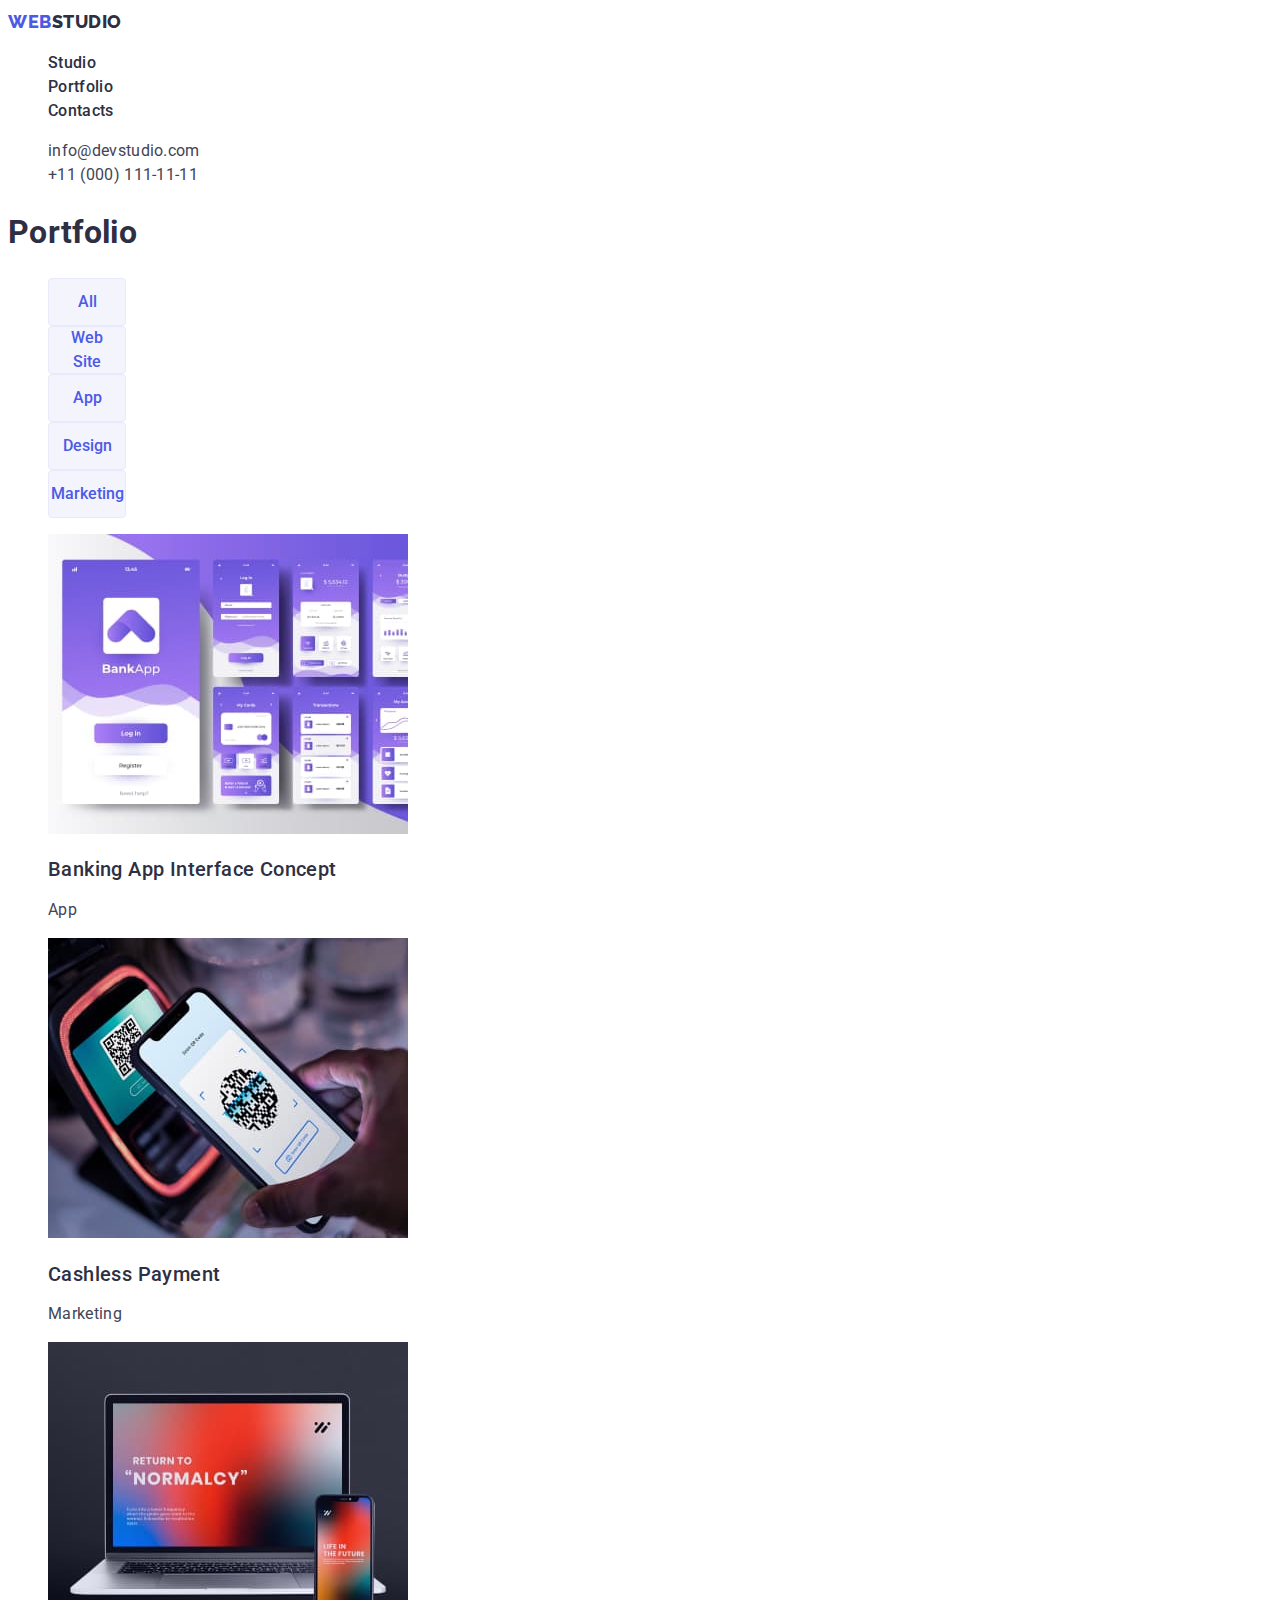
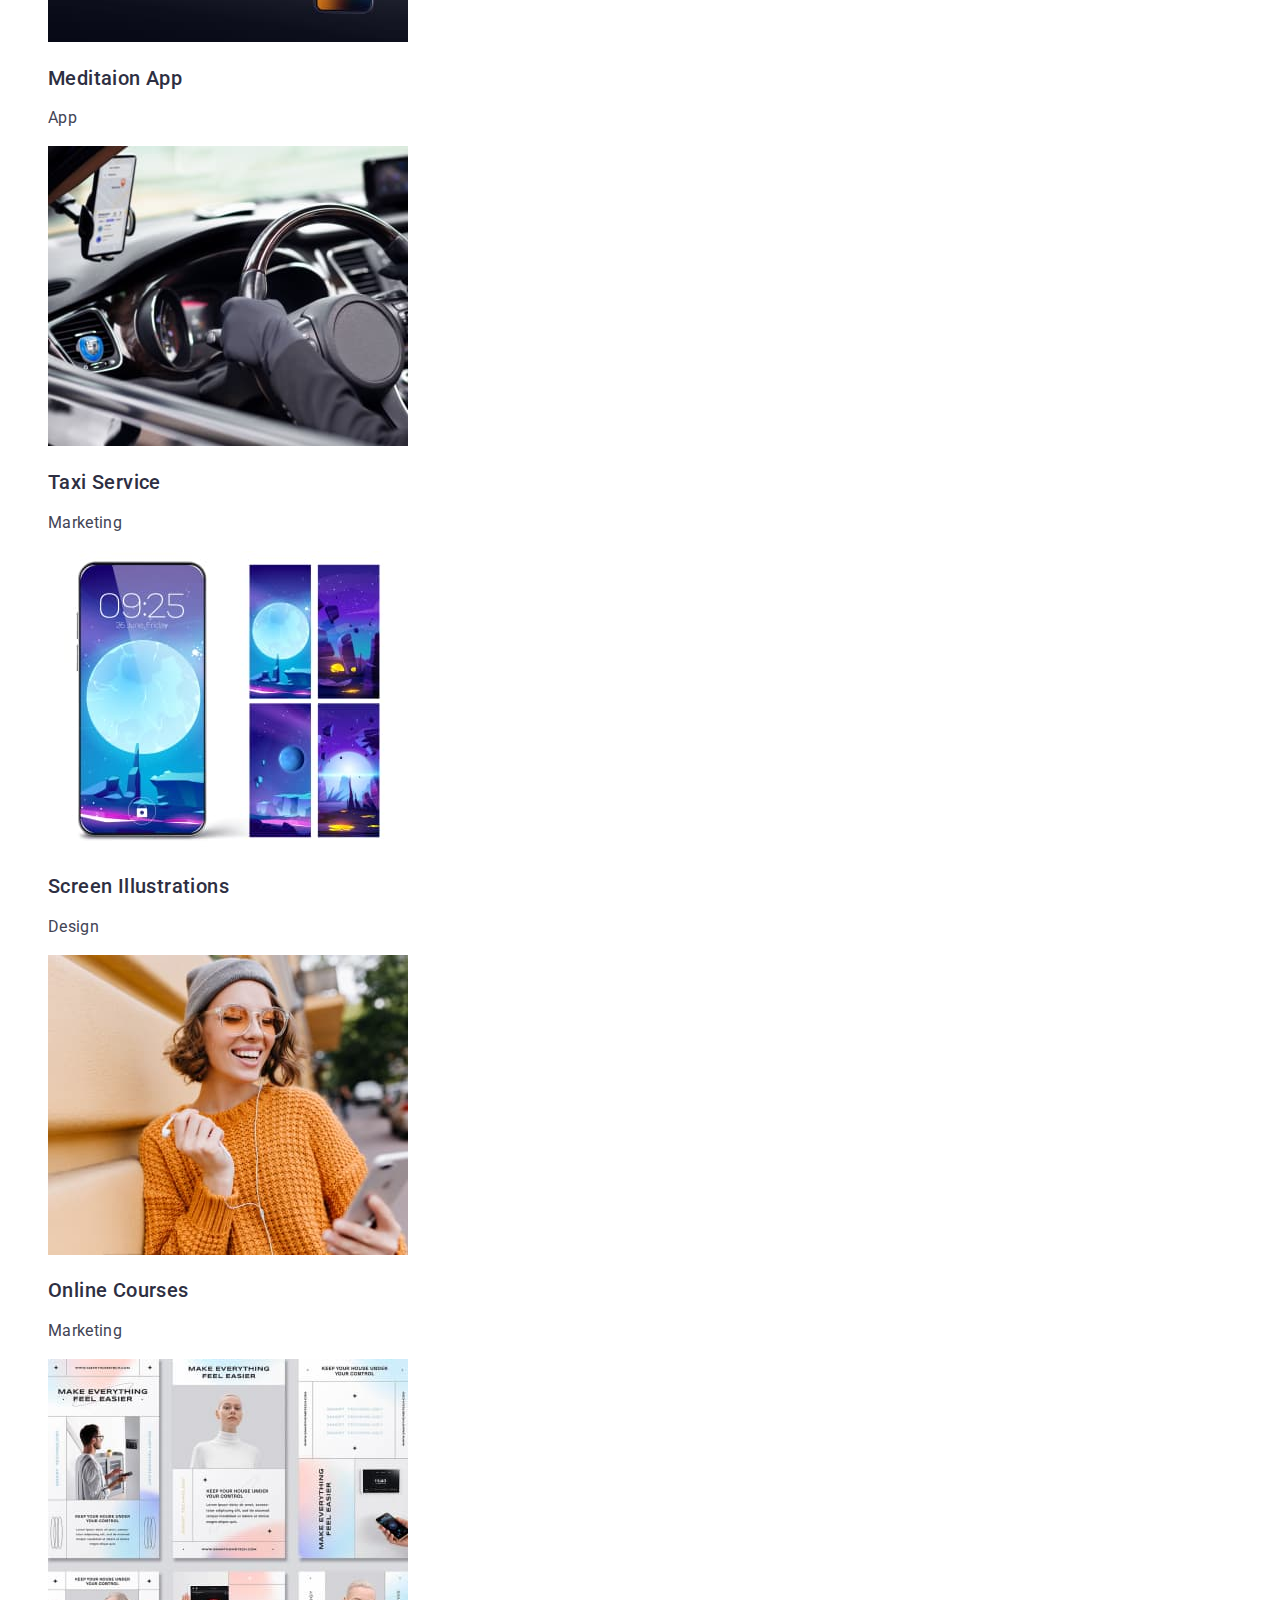
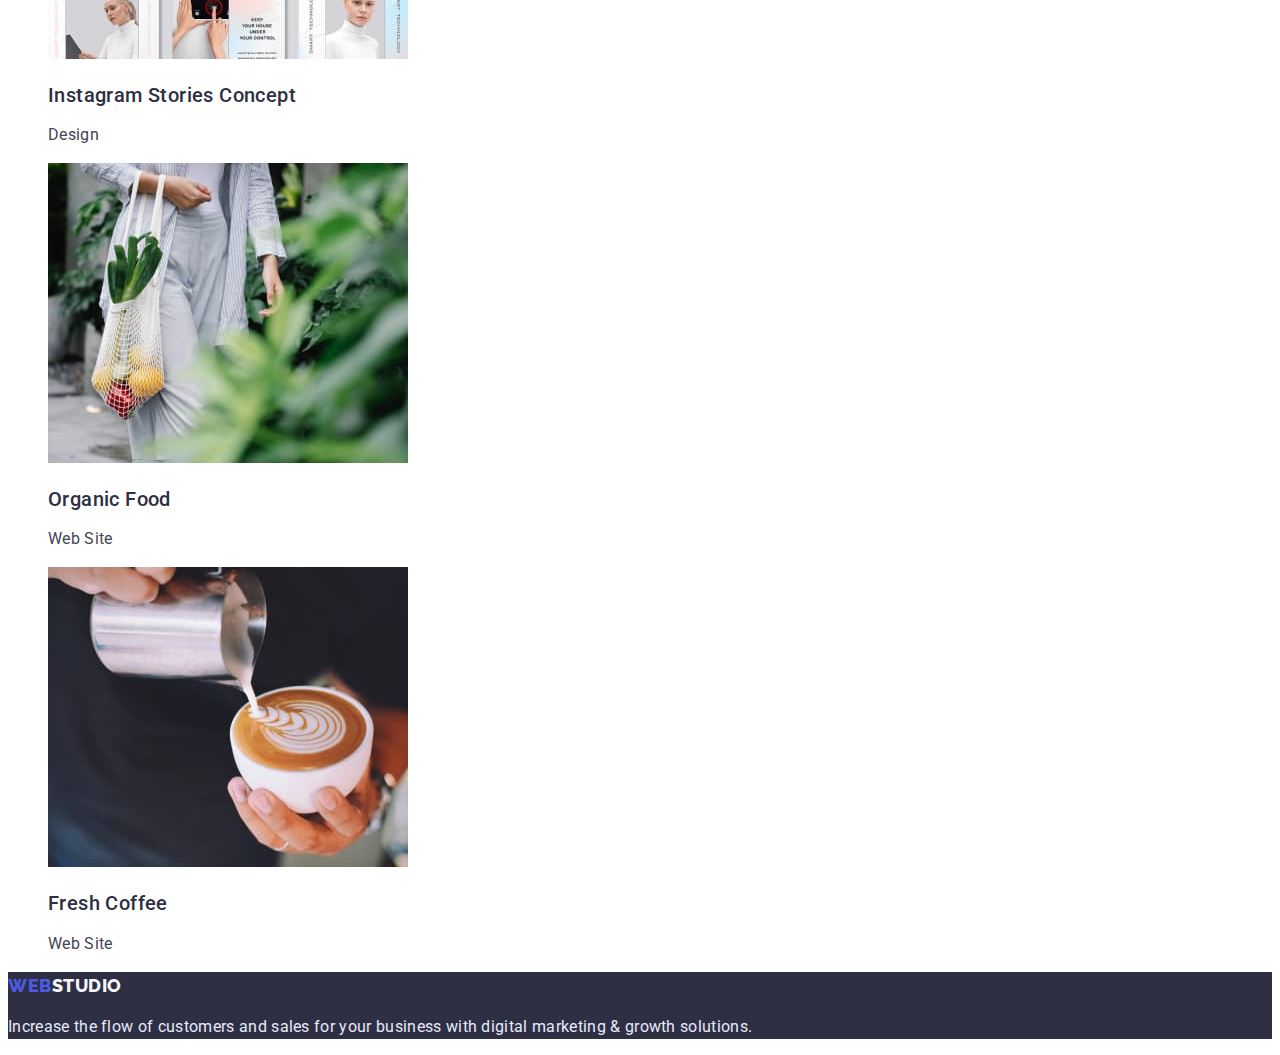
==== portfolio.html @ d328c40e "1" ====
<!DOCTYPE html>
<html lang="en">
  <head>
    <meta charset="UTF-8" />
    <meta http-equiv="X-UA-Compatible" content="IE=edge" />
    <meta name="viewport" content="width=device-width, initial-scale=1.0" />
    <title>Document</title>
    <link rel="preconnect" href="https://fonts.googleapis.com" />
    <link rel="preconnect" href="https://fonts.gstatic.com" crossorigin />
    <link
      href="https://fonts.googleapis.com/css2?family=Raleway:wght@800&family=Roboto:wght@400;500;700;900&display=swap"
      rel="stylesheet"
    />
    <link rel="stylesheet" href="./css/styles.css" />
  </head>
  <body>
    <header class="page-header">
      <!--навігація-->
      <nav class="page-nav">
        <a class="logo link" href="./index.html"
          ><span class="span-logo">Web</span>Studio</a
        >
        <ul class="menu list">
          <li class="menu-item">
            <a class="menu-link link" href="./index.html">Studio</a>
          </li>
          <li class="menu-item">
            <a class="menu-link link" href="./portfolio.html">Portfolio</a>
          </li>
          <li class="menu-item">
            <a class="menu-link link" href="">Contacts</a>
          </li>
        </ul>
      </nav>
      <!--контакти-->
      <ul class="list">
        <li>
          <a class="contact link" href="mailto:info@devstudio.com"
            >info@devstudio.com</a
          >
        </li>
        <li>
          <a class="contact link" href="tel:+110001111111"
            >+11 (000) 111-11-11</a
          >
        </li>
      </ul>
    </header>
    <main>
      <section class="section">
        <h1>Portfolio</h1>
        <ul class="list">
          <li><button class="filtr-button" type="button">All</button></li>
          <li><button class="filtr-button" type="button">Web Site</button></li>
          <li><button class="filtr-button" type="button">App</button></li>
          <li><button class="filtr-button" type="button">Design</button></li>
          <li><button class="filtr-button" type="button">Marketing</button></li>
        </ul>
        <ul class="list">
          <li>
            <a class="link" href="">
              <img
                src="./images/banking.jpg"
                alt="banking"
                width="360"
                height="300"
              />
              <h2 class="section-title">Banking App Interface Concept</h2>
              <p class="section-text">App</p>
            </a>
          </li>
          <li>
            <a class="link" href="">
              <img
                src="./images/cashless.jpg"
                alt="paymenty"
                width="360"
                height="300"
              />
              <h2 class="section-title">Cashless Payment</h2>
              <p class="section-text">Marketing</p>
            </a>
          </li>
          <li>
            <a class="link" href="">
              <img
                src="./images/meditaion.jpg"
                alt="meditaion app"
                width="360"
                height="300"
              />
              <h2 class="section-title">Meditaion App</h2>
              <p class="section-text">App</p>
            </a>
          </li>
          <li>
            <a class="link" href="">
              <img
                src="./images/taxi.jpg"
                alt="Taxi Service"
                width="360"
                height="300"
              />
              <h2 class="section-title">Taxi Service</h2>
              <p class="section-text">Marketing</p>
            </a>
          </li>
          <li>
            <a class="link" href="">
              <img
                src="./images/screen.jpg"
                alt="Screen Illustrations"
                width="360"
                height="300"
              />
              <h2 class="section-title">Screen Illustrations</h2>
              <p class="section-text">Design</p>
            </a>
          </li>
          <li>
            <a class="link" href="">
              <img
                src="./images/online.jpg"
                alt="Online Courses"
                width="360"
                height="300"
              />
              <h2 class="section-title">Online Courses</h2>
              <p class="section-text">Marketing</p>
            </a>
          </li>
          <li>
            <a class="link" href="">
              <img
                src="./images/instagram.jpg"
                alt="Instagram Stories Concept"
                width="360"
                height="300"
              />
              <h2 class="section-title">Instagram Stories Concept</h2>
              <p class="section-text">Design</p>
            </a>
          </li>
          <li>
            <a class="link" href="">
              <img
                src="./images/organic.jpg"
                alt="Organic Food"
                width="360"
                height="300"
              />
              <h2 class="section-title">Organic Food</h2>
              <p class="section-text">Web Site</p>
            </a>
          </li>
          <li>
            <a class="link" href="">
              <img
                src="./images/fresh.jpg"
                alt="Fresh Coffee"
                width="360"
                height="300"
              />
              <h2 class="section-title">Fresh Coffee</h2>
              <p class="section-text">Web Site</p>
            </a>
          </li>
        </ul>
      </section>
    </main>
    <footer class="footer">
      <a class="logo-footer link logo" href="/"
        ><span class="span-logo">Web</span>Studio</a
      >
      <p class="footer-text">
        Increase the flow of customers and sales for your business with digital
        marketing & growth solutions.
      </p>
    </footer>
  </body>
</html>
---- css/styles.css ----
:root {
  --NAVY-BLUE: #2e2f42;
  --IRIS: #4d5ae5;
  --HOVER: #434455;
  --white: #ffffff;
}

/* основной текст NAVY BLUE  color: #2E2F42*/
/* заголовок секции герой color: #FFFFFF; */
/* вторичный текст SLATE color: #434455; */
/* текст футер логотипа CLOUD  IRIS color: #4D5AE5; color: #F4F4FD; */
/* текст футер CORNFLOWER color: #E7E9FC; */
/* твет акцент IRIS color: #4D5AE5; */
/* цвет фона темный NAVY BLUE background: #2E2F42;*/
/* цвет фона светлый background: #F4F4FD; */
/* цвет фона белый background: #FFFFFF; */

/* глобальные */

.list {
  list-style: none;
}
.link {
  text-decoration: none;
  font-size: 16px;
  line-height: 1.5;
  letter-spacing: 0.02em;
  color: var(--NAVY-BLUE);
}

body {
  font-family: "Roboto";
  font-weight: 500;
  font-size: 16px;
  line-height: 1.5;
  letter-spacing: 0.02em;
  color: var(--NAVY-BLUE);
  background-color: var(--white);
}

/* логотип*/

.logo {
  font-family: "Raleway";
  font-weight: 800;
  font-size: 18px;
  line-height: 1, 3;
  display: flex;
  letter-spacing: 0.03em;
  text-transform: uppercase;
  color: var(--NAVY-BLUE);
}

.logo:hover,
.logo:focus {
  color: var(--HOVER);
}

.logo:active {
  color: var(--IRIS);
}
/* навигация */

.menu-link:hover,
.menu-link:focus {
  color: var(--HOVER);
}

.menu-link:active {
  color: var(--IRIS);
}

/* контакты */

.contact {
  font-weight: 400;
  color: var(--HOVER);
}
.contact:hover,
.contact:focus {
  color: var(--IRIS);
}

/* section hero*/

.hero-text {
  font-size: 56px;
  line-height: 1.1;
  text-align: center;
  color: var(--white);
}

.hero {
  background-color: var(--NAVY-BLUE);
}

.modal-button {
  font-family: "Roboto";
  font-style: normal;
  font-weight: 500;
  font-size: 16px;
  line-height: 1, 5;
  padding: 16px 32px;
  gap: 10px;
  background: var(--IRIS);
  color: var(--white);
  box-shadow: 0px 4px 4px rgba(0, 0, 0, 0.15);
  border-radius: 4px;
  border: none;
  cursor: pointer;
}

.modal-button:hover,
.modal-button:focus {
  background-color: #404bbf;
}

/* section */
.section-title {
  font-weight: 500;
  font-size: 20px;
  line-height: 1.2;
  letter-spacing: 0.02em;
  color: var(--NAVY-BLUE);
}

.title {
  font-weight: 700;
  font-size: 36px;
  line-height: 40px;
  letter-spacing: 0.02em;
  text-transform: capitalize;
  color: #2e2f42;
}

.section-text {
  font-weight: 400;
  font-size: 16px;
  line-height: 1.5;
  letter-spacing: 0.02em;
  color: var(--HOVER);
}
/* section our team */
.section-team {
  background-color: #f4f4fd;
}

/* footer */

.footer {
  background-color: var(--NAVY-BLUE);
}
.logo-footer {
  color: #f4f4fd;
}
.span-logo {
  color: var(--IRIS);
}

.footer-text {
  font-weight: 400;
  font-size: 16px;
  line-height: 1.5;
  letter-spacing: 0.02em;
  color: #e7e9fc;
}
/* portfolio */

.filtr-button {
  font-family: "Roboto";
  font-weight: 500;
  font-size: 16px;
  line-height: 1.5;
  box-sizing: border-box;
  display: flex;
  flex-direction: row;
  justify-content: center;
  align-items: center;
  padding: 8px 16px;
  width: 78px;
  height: 48px;
  background: #f4f4fd;
  border: 1px solid #e7e9fc;
  border-radius: 4px;
  flex: none;
  order: 2;
  flex-grow: 0;
  color: var(--IRIS);
}
.filtr-button:active {
  background-color: var(--IRIS);
  color: var(--white);
}
.filtr-button:hover,
.filtr-button:focus {
  cursor: pointer;
  background-color: var(--IRIS);
  color: var(--white);
}
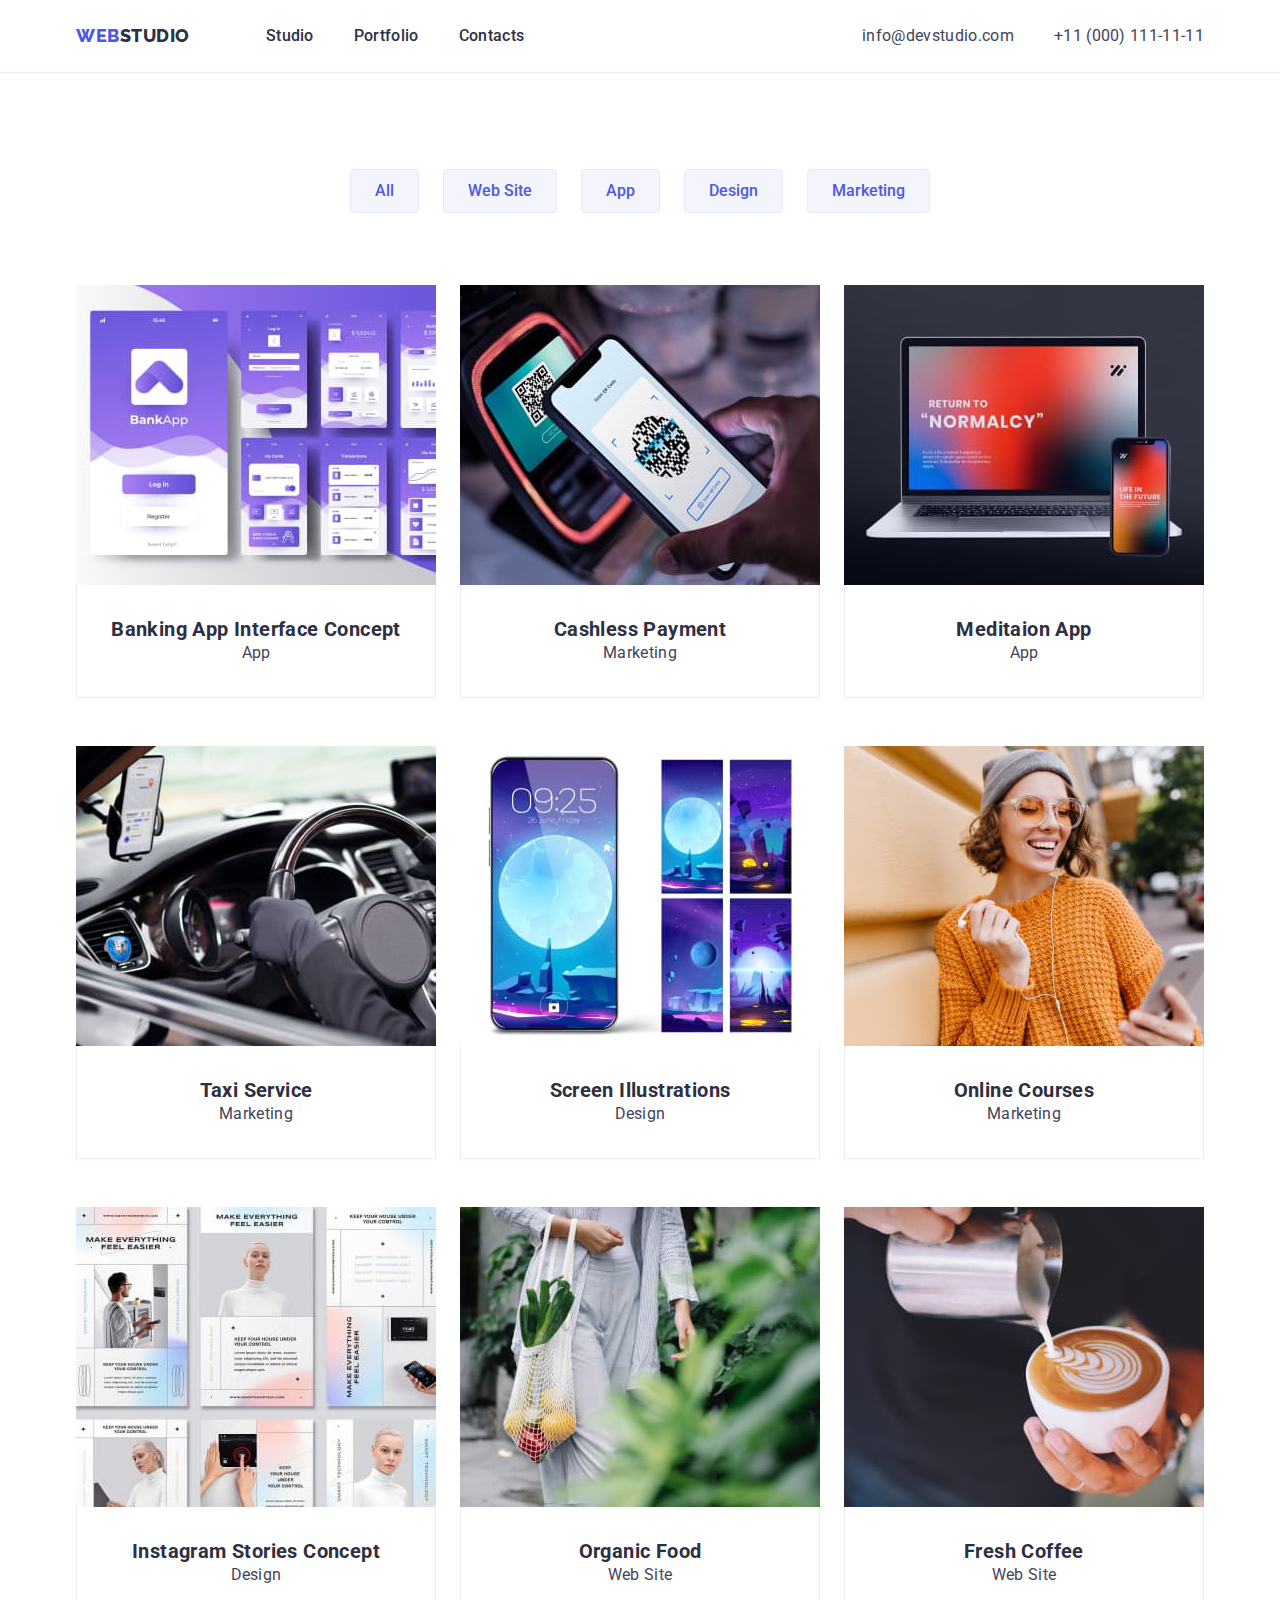
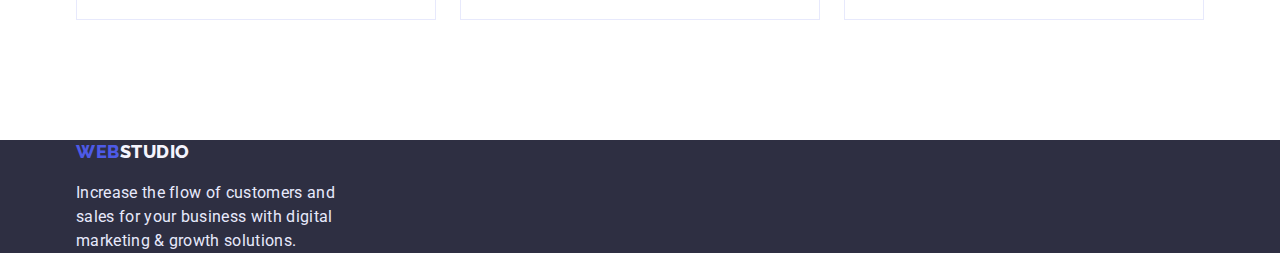
==== commit 29b61668: "2" ====
--- a/portfolio.html
+++ b/portfolio.html
@@ -8,174 +8,214 @@
     <link rel="preconnect" href="https://fonts.googleapis.com" />
     <link rel="preconnect" href="https://fonts.gstatic.com" crossorigin />
     <link
+      rel="stylesheet"
+      href="https://cdn.jsdelivr.net/npm/modern-normalize@1.1.0/modern-normalize.min.css"
+    />
+    <link
       href="https://fonts.googleapis.com/css2?family=Raleway:wght@800&family=Roboto:wght@400;500;700;900&display=swap"
       rel="stylesheet"
     />
+
     <link rel="stylesheet" href="./css/styles.css" />
   </head>
   <body>
     <header class="page-header">
-      <!--навігація-->
-      <nav class="page-nav">
-        <a class="logo link" href="./index.html"
-          ><span class="span-logo">Web</span>Studio</a
-        >
-        <ul class="menu list">
+      <div class="container flex-header">
+        <nav class="page-nav flex-header">
+          <a class="logo link" href="./index.html"
+            ><span class="span-logo">Web</span>Studio</a
+          >
+          <ul class="menu list flex-header">
+            <li class="menu-item">
+              <a class="menu-link link" href="./index.html">Studio</a>
+            </li>
+            <li class="menu-item">
+              <a class="menu-link link" href="./portfolio.html">Portfolio</a>
+            </li>
+            <li class="menu-item">
+              <a class="menu-link link" href="">Contacts</a>
+            </li>
+          </ul>
+        </nav>
+        <!--контакти-->
+        <ul class="list flex-header list-contact">
           <li class="menu-item">
-            <a class="menu-link link" href="./index.html">Studio</a>
+            <a class="contact link" href="mailto:info@devstudio.com"
+              >info@devstudio.com</a
+            >
           </li>
           <li class="menu-item">
-            <a class="menu-link link" href="./portfolio.html">Portfolio</a>
-          </li>
-          <li class="menu-item">
-            <a class="menu-link link" href="">Contacts</a>
+            <a class="contact link" href="tel:+110001111111"
+              >+11 (000) 111-11-11</a
+            >
           </li>
         </ul>
-      </nav>
-      <!--контакти-->
-      <ul class="list">
-        <li>
-          <a class="contact link" href="mailto:info@devstudio.com"
-            >info@devstudio.com</a
-          >
-        </li>
-        <li>
-          <a class="contact link" href="tel:+110001111111"
-            >+11 (000) 111-11-11</a
-          >
-        </li>
-      </ul>
+      </div>
     </header>
     <main>
       <section class="section">
-        <h1>Portfolio</h1>
-        <ul class="list">
-          <li><button class="filtr-button" type="button">All</button></li>
-          <li><button class="filtr-button" type="button">Web Site</button></li>
-          <li><button class="filtr-button" type="button">App</button></li>
-          <li><button class="filtr-button" type="button">Design</button></li>
-          <li><button class="filtr-button" type="button">Marketing</button></li>
-        </ul>
-        <ul class="list">
-          <li>
-            <a class="link" href="">
-              <img
-                src="./images/banking.jpg"
-                alt="banking"
-                width="360"
-                height="300"
-              />
-              <h2 class="section-title">Banking App Interface Concept</h2>
-              <p class="section-text">App</p>
-            </a>
-          </li>
-          <li>
-            <a class="link" href="">
-              <img
-                src="./images/cashless.jpg"
-                alt="paymenty"
-                width="360"
-                height="300"
-              />
-              <h2 class="section-title">Cashless Payment</h2>
-              <p class="section-text">Marketing</p>
-            </a>
-          </li>
-          <li>
-            <a class="link" href="">
-              <img
-                src="./images/meditaion.jpg"
-                alt="meditaion app"
-                width="360"
-                height="300"
-              />
-              <h2 class="section-title">Meditaion App</h2>
-              <p class="section-text">App</p>
-            </a>
-          </li>
-          <li>
-            <a class="link" href="">
-              <img
-                src="./images/taxi.jpg"
-                alt="Taxi Service"
-                width="360"
-                height="300"
-              />
-              <h2 class="section-title">Taxi Service</h2>
-              <p class="section-text">Marketing</p>
-            </a>
-          </li>
-          <li>
-            <a class="link" href="">
-              <img
-                src="./images/screen.jpg"
-                alt="Screen Illustrations"
-                width="360"
-                height="300"
-              />
-              <h2 class="section-title">Screen Illustrations</h2>
-              <p class="section-text">Design</p>
-            </a>
-          </li>
-          <li>
-            <a class="link" href="">
-              <img
-                src="./images/online.jpg"
-                alt="Online Courses"
-                width="360"
-                height="300"
-              />
-              <h2 class="section-title">Online Courses</h2>
-              <p class="section-text">Marketing</p>
-            </a>
-          </li>
-          <li>
-            <a class="link" href="">
-              <img
-                src="./images/instagram.jpg"
-                alt="Instagram Stories Concept"
-                width="360"
-                height="300"
-              />
-              <h2 class="section-title">Instagram Stories Concept</h2>
-              <p class="section-text">Design</p>
-            </a>
-          </li>
-          <li>
-            <a class="link" href="">
-              <img
-                src="./images/organic.jpg"
-                alt="Organic Food"
-                width="360"
-                height="300"
-              />
-              <h2 class="section-title">Organic Food</h2>
-              <p class="section-text">Web Site</p>
-            </a>
-          </li>
-          <li>
-            <a class="link" href="">
-              <img
-                src="./images/fresh.jpg"
-                alt="Fresh Coffee"
-                width="360"
-                height="300"
-              />
-              <h2 class="section-title">Fresh Coffee</h2>
-              <p class="section-text">Web Site</p>
-            </a>
-          </li>
-        </ul>
+        <div class="container">
+          <h1 class="visually-hidden">Portfolio</h1>
+          <ul class="list portfolio-box filtr">
+            <li class="filtr-flex">
+              <button class="filtr-button" type="button">All</button>
+            </li>
+            <li class="filtr-flex">
+              <button class="filtr-button" type="button">Web Site</button>
+            </li>
+            <li class="filtr-flex">
+              <button class="filtr-button" type="button">App</button>
+            </li>
+            <li class="filtr-flex">
+              <button class="filtr-button" type="button">Design</button>
+            </li>
+            <li class="filtr-flex">
+              <button class="filtr-button" type="button">Marketing</button>
+            </li>
+          </ul>
+        </div>
+        <div class="container">
+          <ul class="list portfolio">
+            <li class="portfolio-item">
+              <a class="link" href="">
+                <img
+                  src="./images/banking.jpg"
+                  alt="banking"
+                  width="360"
+                  height="300"
+                />
+                <div class="portfolio-title">
+                  <h2 class="section-title">Banking App Interface Concept</h2>
+                  <p class="section-text">App</p>
+                </div>
+              </a>
+            </li>
+            <li class="portfolio-item">
+              <a class="link" href="">
+                <img
+                  src="./images/cashless.jpg"
+                  alt="paymenty"
+                  width="360"
+                  height="300"
+                />
+                <div class="portfolio-title">
+                  <h2 class="section-title">Cashless Payment</h2>
+                  <p class="section-text">Marketing</p>
+                </div>
+              </a>
+            </li>
+            <li class="portfolio-item">
+              <a class="link" href="">
+                <img
+                  src="./images/meditaion.jpg"
+                  alt="meditaion app"
+                  width="360"
+                  height="300"
+                />
+                <div class="portfolio-title">
+                  <h2 class="section-title">Meditaion App</h2>
+                  <p class="section-text">App</p>
+                </div>
+              </a>
+            </li>
+            <li class="portfolio-item">
+              <a class="link" href="">
+                <img
+                  src="./images/taxi.jpg"
+                  alt="Taxi Service"
+                  width="360"
+                  height="300"
+                />
+                <div class="portfolio-title">
+                  <h2 class="section-title">Taxi Service</h2>
+                  <p class="section-text">Marketing</p>
+                </div>
+              </a>
+            </li>
+            <li class="portfolio-item">
+              <a class="link" href="">
+                <img
+                  src="./images/screen.jpg"
+                  alt="Screen Illustrations"
+                  width="360"
+                  height="300"
+                />
+                <div class="portfolio-title">
+                  <h2 class="section-title">Screen Illustrations</h2>
+                  <p class="section-text">Design</p>
+                </div>
+              </a>
+            </li>
+            <li class="portfolio-item">
+              <a class="link" href="">
+                <img
+                  src="./images/online.jpg"
+                  alt="Online Courses"
+                  width="360"
+                  height="300"
+                />
+                <div class="portfolio-title">
+                  <h2 class="section-title">Online Courses</h2>
+                  <p class="section-text">Marketing</p>
+                </div>
+              </a>
+            </li>
+            <li class="portfolio-item">
+              <a class="link" href="">
+                <img
+                  src="./images/instagram.jpg"
+                  alt="Instagram Stories Concept"
+                  width="360"
+                  height="300"
+                />
+                <div class="portfolio-title">
+                  <h2 class="section-title">Instagram Stories Concept</h2>
+                  <p class="section-text">Design</p>
+                </div>
+              </a>
+            </li>
+            <li class="portfolio-item">
+              <a class="link" href="">
+                <img
+                  src="./images/organic.jpg"
+                  alt="Organic Food"
+                  width="360"
+                  height="300"
+                />
+                <div class="portfolio-title">
+                  <h2 class="section-title">Organic Food</h2>
+                  <p class="section-text">Web Site</p>
+                </div>
+              </a>
+            </li>
+            <li class="portfolio-item">
+              <a class="link" href="">
+                <img
+                  src="./images/fresh.jpg"
+                  alt="Fresh Coffee"
+                  width="360"
+                  height="300"
+                />
+                <div class="portfolio-title">
+                  <h2 class="section-title">Fresh Coffee</h2>
+                  <p class="section-text">Web Site</p>
+                </div>
+              </a>
+            </li>
+          </ul>
+        </div>
       </section>
     </main>
     <footer class="footer">
-      <a class="logo-footer link logo" href="/"
-        ><span class="span-logo">Web</span>Studio</a
-      >
-      <p class="footer-text">
-        Increase the flow of customers and sales for your business with digital
-        marketing & growth solutions.
-      </p>
+      <div class="container">
+        <a class="logo-footer link logo" href="/"
+          ><span class="span-logo">Web</span>Studio</a
+        >
+        <p class="footer-text">
+          Increase the flow of customers and sales for your business with
+          digital marketing & growth solutions.
+        </p>
+      </div>
     </footer>
   </body>
 </html>
--- a/css/styles.css
+++ b/css/styles.css
@@ -2,6 +2,7 @@
   --NAVY-BLUE: #2e2f42;
   --IRIS: #4d5ae5;
   --HOVER: #434455;
+  /* --HOVER: #4d5ae5; */
   --white: #ffffff;
 }
 
@@ -16,16 +17,24 @@
 /* цвет фона белый background: #FFFFFF; */
 
 /* глобальные */
-
-.list {
-  list-style: none;
-}
-.link {
-  text-decoration: none;
-  font-size: 16px;
-  line-height: 1.5;
-  letter-spacing: 0.02em;
-  color: var(--NAVY-BLUE);
+h1,
+h2,
+h3,
+h4,
+h5,
+h6,
+p {
+  margin-top: 0;
+  margin-bottom: 0;
+}
+ul,
+ol {
+  margin-top: 0;
+  margin-bottom: 0;
+  padding-left: 0;
+}
+img {
+  display: block;
 }
 
 body {
@@ -38,17 +47,61 @@
   background-color: var(--white);
 }
 
+/* invisible */
+
+.visually-hidden {
+  position: absolute;
+  white-space: nowrap;
+  width: 1px;
+  height: 1px;
+  overflow: hidden;
+  border: 0;
+  padding: 0;
+  clip: rect(0 0 0 0);
+  clip-path: inset(50%);
+  margin: -1px;
+}
+
+/* Container */
+.container {
+  width: 1158px;
+  padding-left: 15px;
+  padding-right: 15px;
+  margin-left: auto;
+  margin-right: auto;
+}
+/* container */
+
+.list {
+  list-style: none;
+}
+.link {
+  text-decoration: none;
+  font-size: 16px;
+  line-height: 1.5;
+  letter-spacing: 0.02em;
+  color: var(--NAVY-BLUE);
+}
+
+/* header */
+
+.page-header {
+  padding-top: 24px;
+  padding-bottom: 24px;
+  border-bottom: 1px solid #e7e9fc;
+}
+
 /* логотип*/
 
 .logo {
   font-family: "Raleway";
   font-weight: 800;
   font-size: 18px;
-  line-height: 1, 3;
-  display: flex;
+  line-height: 1.3;
   letter-spacing: 0.03em;
   text-transform: uppercase;
   color: var(--NAVY-BLUE);
+  margin-right: 76px;
 }
 
 .logo:hover,
@@ -60,6 +113,14 @@
   color: var(--IRIS);
 }
 /* навигация */
+.flex-header {
+  display: flex;
+  align-items: center;
+}
+
+.menu-item:not(:last-child) {
+  margin-right: 40px;
+}
 
 .menu-link:hover,
 .menu-link:focus {
@@ -80,8 +141,14 @@
 .contact:focus {
   color: var(--IRIS);
 }
+.list-contact {
+  margin-left: auto;
+}
 
 /* section hero*/
+.hero {
+  text-align: center;
+}
 
 .hero-text {
   font-size: 56px;
@@ -90,16 +157,11 @@
   color: var(--white);
 }
 
-.hero {
+.section-hero {
   background-color: var(--NAVY-BLUE);
 }
 
 .modal-button {
-  font-family: "Roboto";
-  font-style: normal;
-  font-weight: 500;
-  font-size: 16px;
-  line-height: 1, 5;
   padding: 16px 32px;
   gap: 10px;
   background: var(--IRIS);
@@ -116,8 +178,25 @@
 }
 
 /* section */
+.section:not(:first-child) {
+  padding-top: 120px;
+}
+.section:nth-child(n + 3) {
+  padding-bottom: 120px;
+}
+.flex-container {
+  display: flex;
+}
+.item-list {
+  width: calc(100% / 4-24px);
+}
+.item-list:not(:last-child) {
+  margin-right: 24px;
+}
+.section {
+  text-align: center;
+}
 .section-title {
-  font-weight: 500;
   font-size: 20px;
   line-height: 1.2;
   letter-spacing: 0.02em;
@@ -131,6 +210,7 @@
   letter-spacing: 0.02em;
   text-transform: capitalize;
   color: #2e2f42;
+  margin-bottom: 72px;
 }
 
 .section-text {
@@ -145,12 +225,27 @@
   background-color: #f4f4fd;
 }
 
+.our-list {
+  background: #ffffff;
+  box-shadow: 0px 1px 6px rgba(46, 47, 66, 0.08),
+    0px 1px 1px rgba(46, 47, 66, 0.16), 0px 2px 1px rgba(46, 47, 66, 0.08);
+  border-radius: 0px 0px 4px 4px;
+}
+
+.our-list:not(:last-child) {
+  margin-right: 24px;
+}
+
+.team-card {
+  margin: 24px 0px;
+}
 /* footer */
 
 .footer {
   background-color: var(--NAVY-BLUE);
 }
 .logo-footer {
+  padding-top: 100px;
   color: #f4f4fd;
 }
 .span-logo {
@@ -163,29 +258,59 @@
   line-height: 1.5;
   letter-spacing: 0.02em;
   color: #e7e9fc;
+  margin-top: 16px;
+  width: 264px;
 }
 /* portfolio */
+.portfolio-box {
+  display: flex;
+}
+
+.filtr {
+  justify-content: center;
+  padding-top: 96px;
+  padding-bottom: 72px;
+}
+
+.portfolio {
+  display: flex;
+  flex-wrap: wrap;
+}
+.portfolio-item {
+  width: calc(100% / 3-24px);
+  margin-right: 24px;
+  margin-bottom: 48px;
+}
+
+.portfolio-title {
+  border: 1px solid #e7e9fc;
+  border-top: none;
+  padding: 32px 0px;
+}
+.portfolio-item:nth-child(3n) {
+  margin-right: 0px;
+}
+
+.portfolio-item:nth-last-child(-n + 3) {
+  margin-bottom: 0px;
+}
+.portfolio-item:nth-child(n + 7) {
+  margin-bottom: 120px;
+}
+
+.filtr-flex:not(:last-child) {
+  margin-right: 24px;
+}
 
 .filtr-button {
   font-family: "Roboto";
+  font-style: normal;
   font-weight: 500;
-  font-size: 16px;
-  line-height: 1.5;
-  box-sizing: border-box;
-  display: flex;
-  flex-direction: row;
-  justify-content: center;
-  align-items: center;
-  padding: 8px 16px;
-  width: 78px;
-  height: 48px;
   background: #f4f4fd;
   border: 1px solid #e7e9fc;
+  color: var(--IRIS);
   border-radius: 4px;
-  flex: none;
-  order: 2;
-  flex-grow: 0;
-  color: var(--IRIS);
+  padding: 12px 24px;
 }
 .filtr-button:active {
   background-color: var(--IRIS);
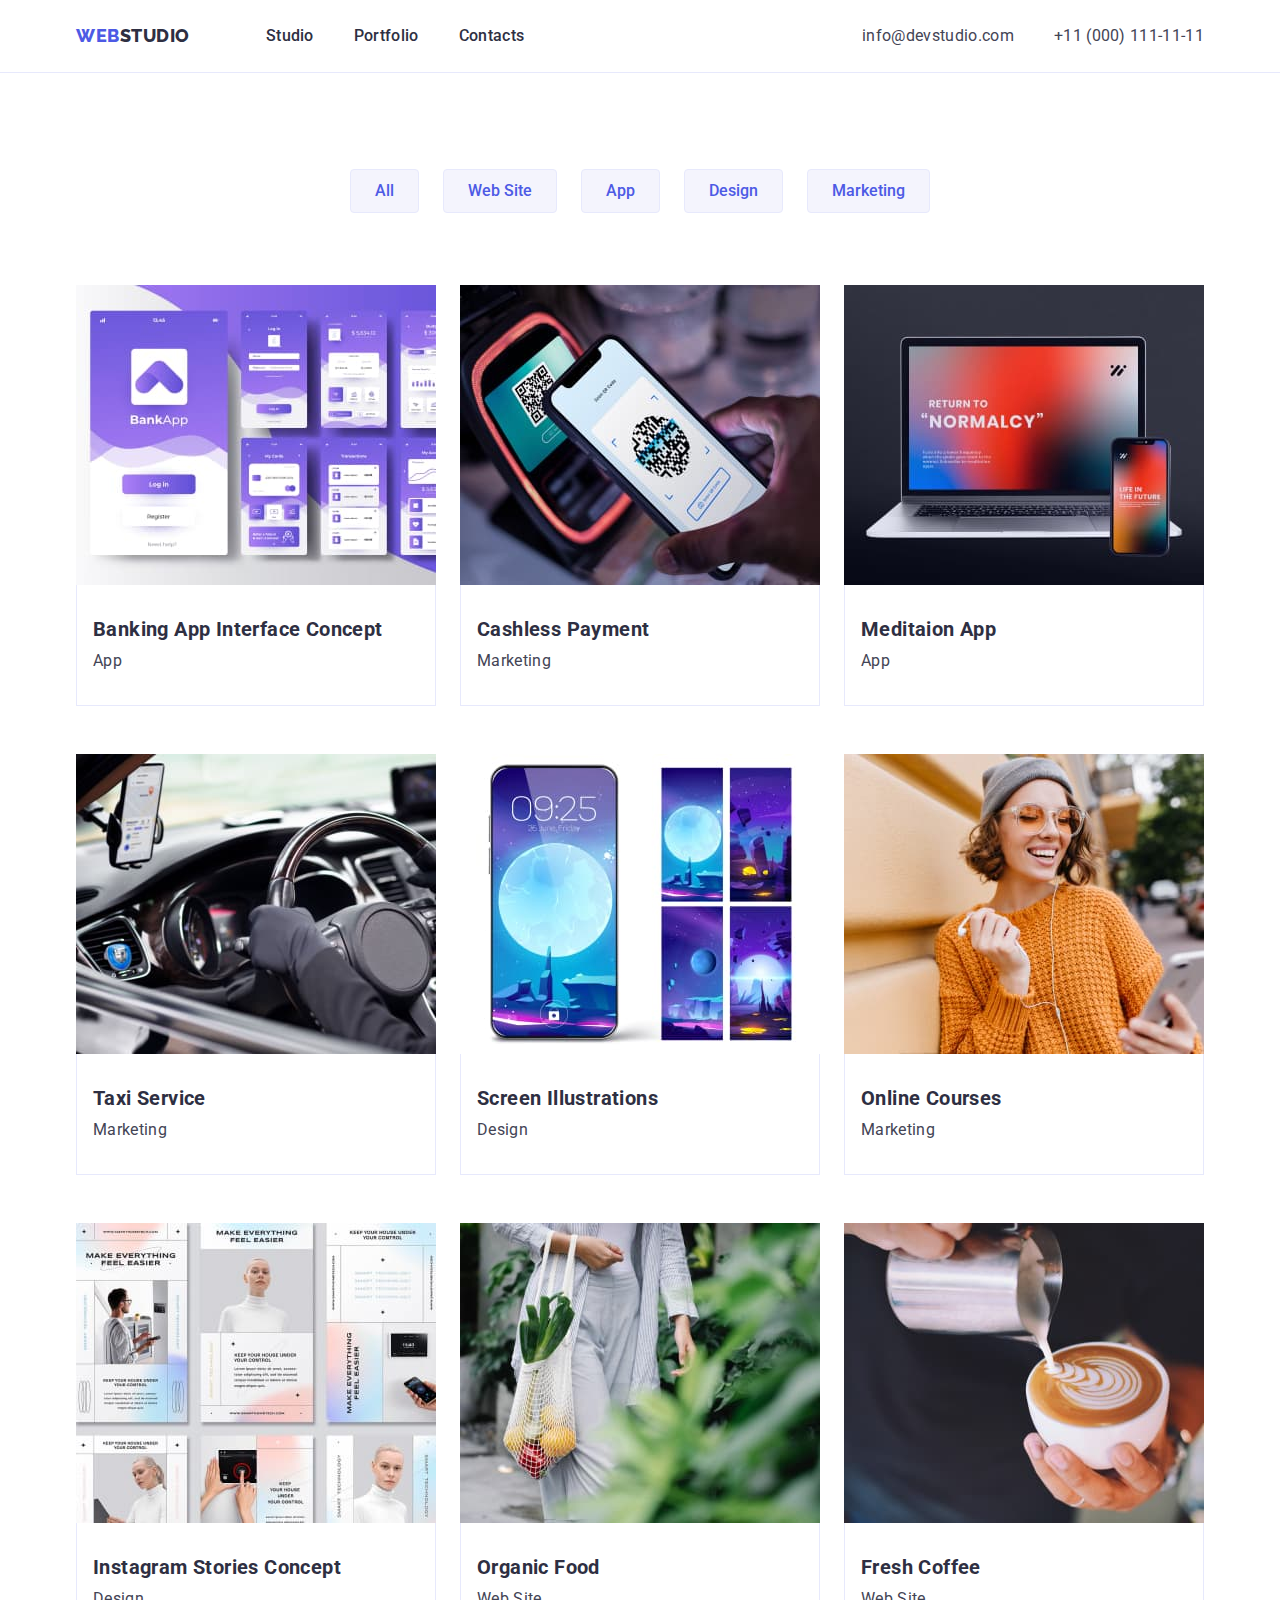
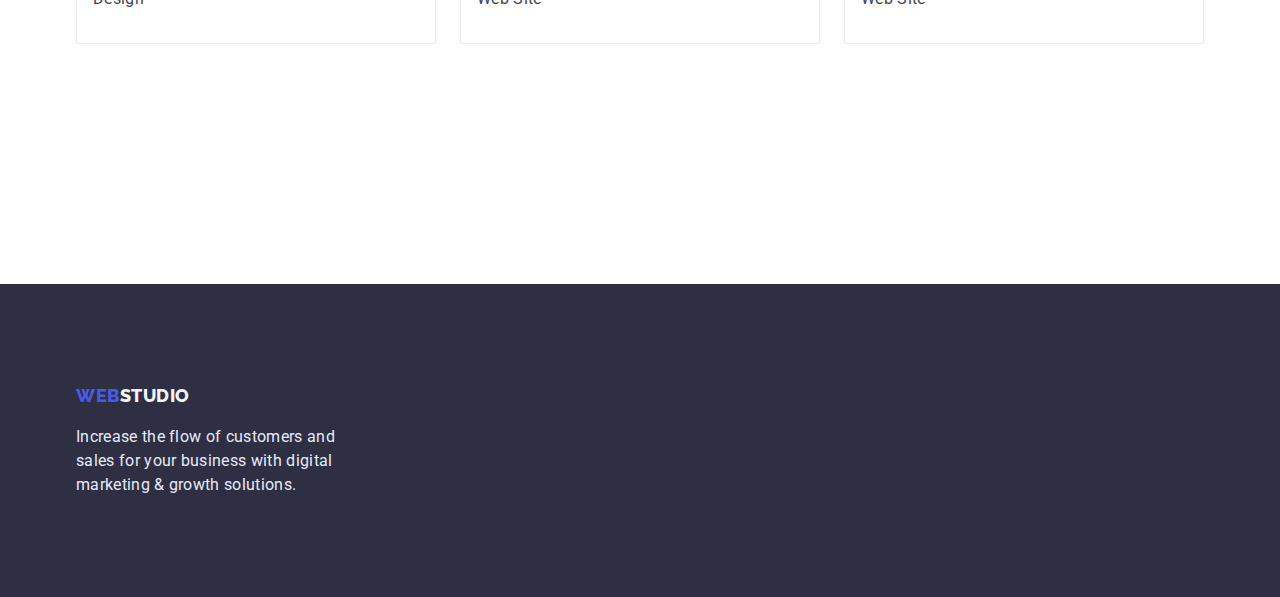
==== commit 8c239963: "4" ====
--- a/portfolio.html
+++ b/portfolio.html
@@ -53,7 +53,7 @@
       </div>
     </header>
     <main>
-      <section class="section">
+      <section class="section section-portfolio">
         <div class="container">
           <h1 class="visually-hidden">Portfolio</h1>
           <ul class="list portfolio-box filtr">
@@ -73,8 +73,6 @@
               <button class="filtr-button" type="button">Marketing</button>
             </li>
           </ul>
-        </div>
-        <div class="container">
           <ul class="list portfolio">
             <li class="portfolio-item">
               <a class="link" href="">
--- a/css/styles.css
+++ b/css/styles.css
@@ -38,13 +38,13 @@
 }
 
 body {
+
   font-family: "Roboto";
   font-weight: 500;
   font-size: 16px;
   line-height: 1.5;
   letter-spacing: 0.02em;
   color: var(--NAVY-BLUE);
-  background-color: var(--white);
 }
 
 /* invisible */
@@ -159,9 +159,15 @@
 
 .section-hero {
   background-color: var(--NAVY-BLUE);
+  padding-bottom: 188px;
+  padding-top: 188px;
 }
 
 .modal-button {
+  font-family: "Roboto";
+  font-weight: 500;
+  font-size: 16px;
+  line-height: 1.5;
   padding: 16px 32px;
   gap: 10px;
   background: var(--IRIS);
@@ -170,6 +176,7 @@
   border-radius: 4px;
   border: none;
   cursor: pointer;
+  margin-top: 48px;
 }
 
 .modal-button:hover,
@@ -178,17 +185,21 @@
 }
 
 /* section */
-.section:not(:first-child) {
-  padding-top: 120px;
-}
-.section:nth-child(n + 3) {
-  padding-bottom: 120px;
-}
+.section{
+  padding: 120px 0px;
+}
+
+.section-cont{
+  text-align: left;
+  padding-bottom: 0px;
+}
+
+
 .flex-container {
   display: flex;
 }
 .item-list {
-  width: calc(100% / 4-24px);
+  width: calc((100%-72)/4);
 }
 .item-list:not(:last-child) {
   margin-right: 24px;
@@ -201,6 +212,7 @@
   line-height: 1.2;
   letter-spacing: 0.02em;
   color: var(--NAVY-BLUE);
+  padding-bottom: 8px;
 }
 
 .title {
@@ -237,15 +249,17 @@
 }
 
 .team-card {
-  margin: 24px 0px;
+  padding: 24px 0px;
 }
 /* footer */
 
 .footer {
+  padding-top: 100px;
+  padding-bottom: 100px;
   background-color: var(--NAVY-BLUE);
 }
 .logo-footer {
-  padding-top: 100px;
+ 
   color: #f4f4fd;
 }
 .span-logo {
@@ -262,14 +276,17 @@
   width: 264px;
 }
 /* portfolio */
+.section-portfolio{
+  padding-top: 96px;
+  text-align: left;
+}
 .portfolio-box {
   display: flex;
 }
 
 .filtr {
   justify-content: center;
-  padding-top: 96px;
-  padding-bottom: 72px;
+margin-bottom: 72px;
 }
 
 .portfolio {
@@ -286,6 +303,7 @@
   border: 1px solid #e7e9fc;
   border-top: none;
   padding: 32px 0px;
+  padding-left: 16px;
 }
 .portfolio-item:nth-child(3n) {
   margin-right: 0px;
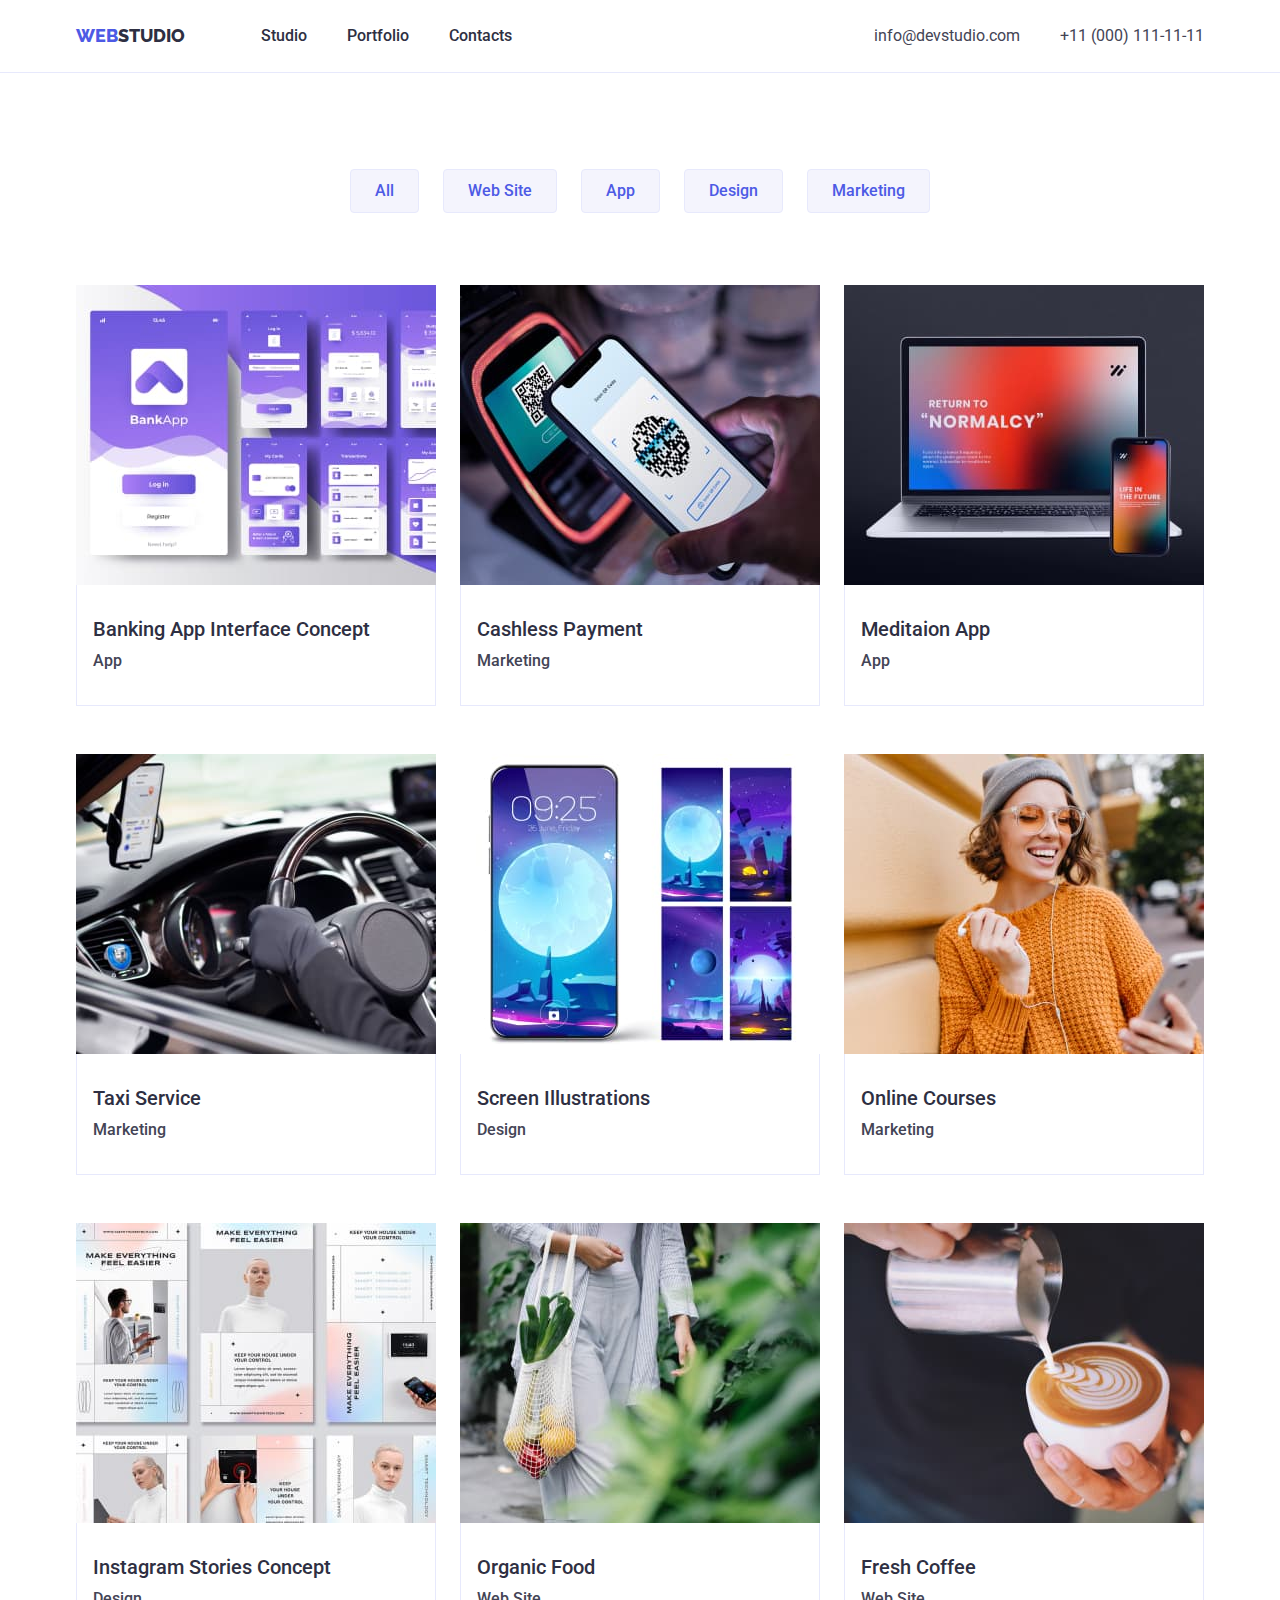
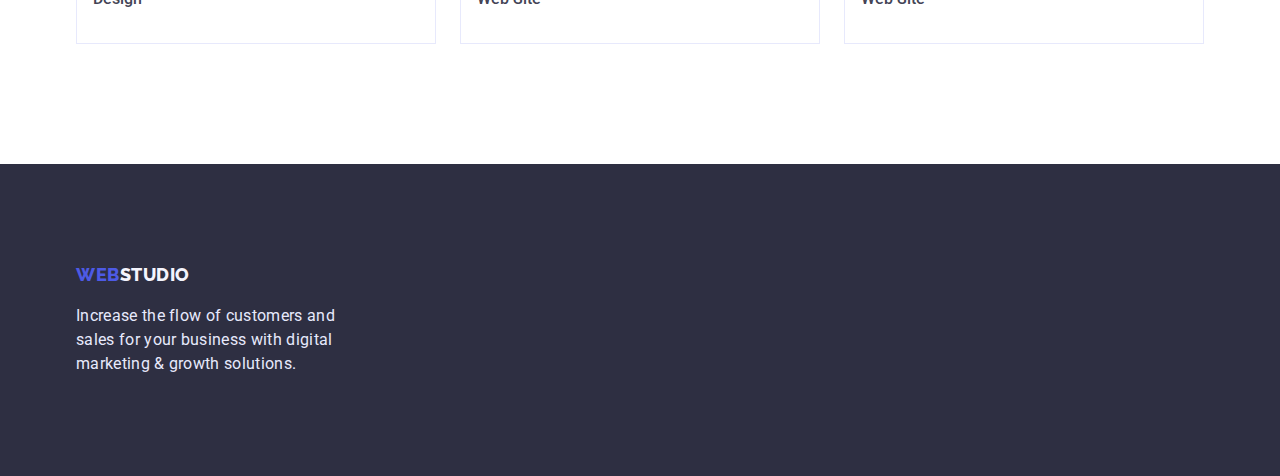
==== commit 23258536: "v2.0" ====
--- a/portfolio.html
+++ b/portfolio.html
@@ -5,47 +5,46 @@
     <meta http-equiv="X-UA-Compatible" content="IE=edge" />
     <meta name="viewport" content="width=device-width, initial-scale=1.0" />
     <title>Document</title>
-    <link rel="preconnect" href="https://fonts.googleapis.com" />
-    <link rel="preconnect" href="https://fonts.gstatic.com" crossorigin />
     <link
       rel="stylesheet"
       href="https://cdn.jsdelivr.net/npm/modern-normalize@1.1.0/modern-normalize.min.css"
     />
+    <link rel="preconnect" href="https://fonts.googleapis.com" />
+    <link rel="preconnect" href="https://fonts.gstatic.com" crossorigin />
     <link
       href="https://fonts.googleapis.com/css2?family=Raleway:wght@800&family=Roboto:wght@400;500;700;900&display=swap"
       rel="stylesheet"
     />
-
     <link rel="stylesheet" href="./css/styles.css" />
   </head>
   <body>
-    <header class="page-header">
+    <header class="header">
       <div class="container flex-header">
-        <nav class="page-nav flex-header">
+        <nav class="nav">
           <a class="logo link" href="./index.html"
             ><span class="span-logo">Web</span>Studio</a
           >
-          <ul class="menu list flex-header">
+          <ul class="menu list">
             <li class="menu-item">
-              <a class="menu-link link" href="./index.html">Studio</a>
+              <a class="menu-list link" href="./index.html">Studio</a>
             </li>
             <li class="menu-item">
-              <a class="menu-link link" href="./portfolio.html">Portfolio</a>
+              <a class="menu-list link" href="./portfolio.html">Portfolio</a>
             </li>
             <li class="menu-item">
-              <a class="menu-link link" href="">Contacts</a>
+              <a class="menu-list link" href="">Contacts</a>
             </li>
           </ul>
         </nav>
         <!--контакти-->
-        <ul class="list flex-header list-contact">
-          <li class="menu-item">
-            <a class="contact link" href="mailto:info@devstudio.com"
+        <ul class="header-contact list">
+          <li class="contact-item">
+            <a class="contact-link link" href="mailto:info@devstudio.com"
               >info@devstudio.com</a
             >
           </li>
-          <li class="menu-item">
-            <a class="contact link" href="tel:+110001111111"
+          <li class="contact-item">
+            <a class="contact-link link" href="tel:+110001111111"
               >+11 (000) 111-11-11</a
             >
           </li>
@@ -53,27 +52,27 @@
       </div>
     </header>
     <main>
-      <section class="section section-portfolio">
+      <section class="section-portfolio">
         <div class="container">
           <h1 class="visually-hidden">Portfolio</h1>
-          <ul class="list portfolio-box filtr">
-            <li class="filtr-flex">
-              <button class="filtr-button" type="button">All</button>
-            </li>
-            <li class="filtr-flex">
-              <button class="filtr-button" type="button">Web Site</button>
-            </li>
-            <li class="filtr-flex">
-              <button class="filtr-button" type="button">App</button>
-            </li>
-            <li class="filtr-flex">
-              <button class="filtr-button" type="button">Design</button>
-            </li>
-            <li class="filtr-flex">
-              <button class="filtr-button" type="button">Marketing</button>
+          <ul class="filtr list">
+            <li class="filtr-item">
+              <button class="filtr-btn" type="button">All</button>
+            </li>
+            <li class="filtr-item">
+              <button class="filtr-btn" type="button">Web Site</button>
+            </li>
+            <li class="filtr-item">
+              <button class="filtr-btn" type="button">App</button>
+            </li>
+            <li class="filtr-item">
+              <button class="filtr-btn" type="button">Design</button>
+            </li>
+            <li class="filtr-item">
+              <button class="filtr-btn" type="button">Marketing</button>
             </li>
           </ul>
-          <ul class="list portfolio">
+          <ul class="portfolio-list list">
             <li class="portfolio-item">
               <a class="link" href="">
                 <img
@@ -82,23 +81,23 @@
                   width="360"
                   height="300"
                 />
-                <div class="portfolio-title">
-                  <h2 class="section-title">Banking App Interface Concept</h2>
-                  <p class="section-text">App</p>
-                </div>
-              </a>
-            </li>
-            <li class="portfolio-item">
-              <a class="link" href="">
+                <div class="portfolio-card">
+                  <h2 class="portfolio-title">Banking App Interface Concept</h2>
+                  <p class="portfolio-text">App</p>
+                </div>
+              </a>
+            </li>
+            <li class="portfolio-item">
+              <a class="link" class="link" href="">
                 <img
                   src="./images/cashless.jpg"
                   alt="paymenty"
                   width="360"
                   height="300"
                 />
-                <div class="portfolio-title">
-                  <h2 class="section-title">Cashless Payment</h2>
-                  <p class="section-text">Marketing</p>
+                <div class="portfolio-card">
+                  <h2 class="portfolio-title">Cashless Payment</h2>
+                  <p class="portfolio-text">Marketing</p>
                 </div>
               </a>
             </li>
@@ -110,9 +109,9 @@
                   width="360"
                   height="300"
                 />
-                <div class="portfolio-title">
-                  <h2 class="section-title">Meditaion App</h2>
-                  <p class="section-text">App</p>
+                <div class="portfolio-card">
+                  <h2 class="portfolio-title">Meditaion App</h2>
+                  <p class="portfolio-text">App</p>
                 </div>
               </a>
             </li>
@@ -124,9 +123,9 @@
                   width="360"
                   height="300"
                 />
-                <div class="portfolio-title">
-                  <h2 class="section-title">Taxi Service</h2>
-                  <p class="section-text">Marketing</p>
+                <div class="portfolio-card">
+                  <h2 class="portfolio-title">Taxi Service</h2>
+                  <p class="portfolio-text">Marketing</p>
                 </div>
               </a>
             </li>
@@ -138,9 +137,9 @@
                   width="360"
                   height="300"
                 />
-                <div class="portfolio-title">
-                  <h2 class="section-title">Screen Illustrations</h2>
-                  <p class="section-text">Design</p>
+                <div class="portfolio-card">
+                  <h2 class="portfolio-title">Screen Illustrations</h2>
+                  <p class="portfolio-text">Design</p>
                 </div>
               </a>
             </li>
@@ -152,9 +151,9 @@
                   width="360"
                   height="300"
                 />
-                <div class="portfolio-title">
-                  <h2 class="section-title">Online Courses</h2>
-                  <p class="section-text">Marketing</p>
+                <div class="portfolio-card">
+                  <h2 class="portfolio-title">Online Courses</h2>
+                  <p class="portfolio-text">Marketing</p>
                 </div>
               </a>
             </li>
@@ -166,9 +165,9 @@
                   width="360"
                   height="300"
                 />
-                <div class="portfolio-title">
-                  <h2 class="section-title">Instagram Stories Concept</h2>
-                  <p class="section-text">Design</p>
+                <div class="portfolio-card">
+                  <h2 class="portfolio-title">Instagram Stories Concept</h2>
+                  <p class="portfolio-text">Design</p>
                 </div>
               </a>
             </li>
@@ -180,23 +179,23 @@
                   width="360"
                   height="300"
                 />
-                <div class="portfolio-title">
-                  <h2 class="section-title">Organic Food</h2>
-                  <p class="section-text">Web Site</p>
-                </div>
-              </a>
-            </li>
-            <li class="portfolio-item">
-              <a class="link" href="">
+                <div class="portfolio-card">
+                  <h2 class="portfolio-title">Organic Food</h2>
+                  <p class="portfolio-text">Web Site</p>
+                </div>
+              </a>
+            </li>
+            <li class="portfolio-item">
+              <a class="link" class="link" href="">
                 <img
                   src="./images/fresh.jpg"
                   alt="Fresh Coffee"
                   width="360"
                   height="300"
                 />
-                <div class="portfolio-title">
-                  <h2 class="section-title">Fresh Coffee</h2>
-                  <p class="section-text">Web Site</p>
+                <div class="portfolio-card">
+                  <h2 class="portfolio-title">Fresh Coffee</h2>
+                  <p class="portfolio-text">Web Site</p>
                 </div>
               </a>
             </li>
@@ -206,8 +205,8 @@
     </main>
     <footer class="footer">
       <div class="container">
-        <a class="logo-footer link logo" href="/"
-          ><span class="span-logo">Web</span>Studio</a
+        <a class="logo-footer link" href="./index.html"
+          ><span class="footer-span-logo">Web</span>Studio</a
         >
         <p class="footer-text">
           Increase the flow of customers and sales for your business with
--- a/css/styles.css
+++ b/css/styles.css
@@ -2,7 +2,6 @@
   --NAVY-BLUE: #2e2f42;
   --IRIS: #4d5ae5;
   --HOVER: #434455;
-  /* --HOVER: #4d5ae5; */
   --white: #ffffff;
 }
 
@@ -16,7 +15,7 @@
 /* цвет фона светлый background: #F4F4FD; */
 /* цвет фона белый background: #FFFFFF; */
 
-/* глобальные */
+/* сброс стилей */
 h1,
 h2,
 h3,
@@ -27,27 +26,176 @@
   margin-top: 0;
   margin-bottom: 0;
 }
+
 ul,
 ol {
   margin-top: 0;
   margin-bottom: 0;
   padding-left: 0;
 }
+
+.link {
+  text-decoration: none;
+}
+
+.list {
+  list-style: none;
+}
+
 img {
   display: block;
-}
+  max-width: 100%;
+}
+
+/* end */
+
+/* глобальные */
 
 body {
-
   font-family: "Roboto";
   font-weight: 500;
   font-size: 16px;
   line-height: 1.5;
-  letter-spacing: 0.02em;
-  color: var(--NAVY-BLUE);
-}
-
-/* invisible */
+  color: var(--NAVY-BLUE);
+}
+
+button {
+  cursor: pointer;
+}
+
+/* end */
+
+/* container */
+
+.container {
+  width: 1158px;
+  margin: auto;
+  padding: 0 15px;
+}
+
+/* end */
+
+/* Хедер */
+
+.header {
+  padding: 24px 0;
+  border-bottom: 1px solid #e7e9fc;
+}
+
+.logo {
+  font-family: "Raleway";
+  font-weight: 800;
+  font-size: 18px;
+  line-height: 1.3;
+  color: var(--NAVY-BLUE);
+  text-transform: uppercase;
+  margin-right: 76px;
+}
+
+.logo:focus {
+  color: var(--IRIS);
+}
+
+.span-logo {
+  color: var(--IRIS);
+}
+
+.nav {
+  display: flex;
+}
+.menu {
+  display: flex;
+}
+
+.menu-item:not(:last-child) {
+  margin-right: 40px;
+}
+
+.menu-list {
+  font-weight: 500;
+  font-size: 16px;
+  line-height: 1.5;
+  color: var(--NAVY-BLUE);
+}
+.menu-list:hover,
+.menu-list:focus {
+  color: var(--IRIS);
+}
+
+.header-contact {
+  display: flex;
+  margin-left: auto;
+}
+
+.contact-link {
+  font-weight: 400;
+  font-size: 16px;
+  line-height: 1.5;
+  color: var(--HOVER);
+}
+
+.contact-link:hover,
+.contact-link:focus {
+  color: var(--IRIS);
+}
+.flex-header {
+  display: flex;
+}
+
+.contact-item:not(:last-child) {
+  margin-right: 40px;
+}
+/* end */
+
+/* heto */
+
+.hero {
+  background-image: linear-gradient(
+      to right,
+      rgba(46, 47, 66, 0.7),
+      rgba(46, 47, 66, 0.7)
+    ),
+    url("../images/bkc-img.jpg");
+  /* background-image: url("../images/bkc-img.jpg"); */
+  background-repeat: no-repeat;
+  background-size: 100%;
+  padding: 188px 0;
+  text-align: center;
+  max-width: 1600px;
+  margin: 0 auto;
+}
+
+.hero-title {
+  color: var(--white);
+  font-weight: 700;
+  font-size: 56px;
+  line-height: 60px;
+  margin-bottom: 48px;
+  /* width: 494px; */
+}
+
+.hero-btn {
+  background: #4d5ae5;
+  color: var(--white);
+  font-weight: 500;
+  box-shadow: 0px 4px 4px rgba(0, 0, 0, 0.15);
+  border-radius: 4px;
+  padding: 16px 32px;
+  border: none;
+}
+
+.hero-btn:hover,
+.hero-btn:focus {
+  background-color: #404bbf;
+}
+
+/* end */
+
+/* about */
+
+.about {
+  padding: 120px 0;
+}
 
 .visually-hidden {
   position: absolute;
@@ -62,281 +210,231 @@
   margin: -1px;
 }
 
-/* Container */
-.container {
-  width: 1158px;
-  padding-left: 15px;
-  padding-right: 15px;
-  margin-left: auto;
-  margin-right: auto;
-}
-/* container */
-
-.list {
-  list-style: none;
-}
-.link {
-  text-decoration: none;
-  font-size: 16px;
-  line-height: 1.5;
+.about-list {
+  display: flex;
+}
+
+.about-item {
+  width: calc((100%-72) / 4);
+  margin-right: 24px;
+}
+
+.about-item:last-child {
+  margin-right: 0;
+}
+
+.about-title {
+  font-weight: 500;
+  font-size: 20px;
+  line-height: 24px;
+  margin-bottom: 8px;
+}
+
+.about-text {
+  color: var(--HOVER);
+  font-weight: 400;
+  font-size: 16px;
+  line-height: 1.5;
+}
+
+/* end */
+
+/* work */
+
+.work {
+  padding-bottom: 120px;
+}
+
+.work-title {
+  text-align: center;
+  font-size: 36px;
+  line-height: 1.1;
+  margin-bottom: 72px;
+}
+
+.work-list {
+  display: flex;
+}
+
+.work-item {
+  width: calc((100%-48) / 3);
+  margin-right: 24px;
+}
+
+.work-item:last-child {
+  margin: 0;
+}
+
+/* end */
+
+/* team */
+
+.team-section {
+  padding: 120px 0;
+  background-color: #f4f4fd;
+}
+
+.team-list {
+  display: flex;
+}
+
+.team-title {
+  font-size: 36px;
+  line-height: 1.1;
+  text-align: center;
   letter-spacing: 0.02em;
-  color: var(--NAVY-BLUE);
-}
-
-/* header */
-
-.page-header {
-  padding-top: 24px;
-  padding-bottom: 24px;
-  border-bottom: 1px solid #e7e9fc;
-}
-
-/* логотип*/
-
-.logo {
+  text-transform: capitalize;
+  margin-bottom: 72px;
+  color: var(--NAVY-BLUE);
+}
+
+.team-item {
+  box-shadow: 0px 1px 6px rgba(46, 47, 66, 0.08),
+    0px 1px 1px rgba(46, 47, 66, 0.16), 0px 2px 1px rgba(46, 47, 66, 0.08);
+  border-radius: 0px 0px 4px 4px;
+  width: calc((100%-72) / 4);
+  margin-right: 24px;
+}
+
+.team-item:last-child {
+  margin-right: 0;
+}
+
+.title-team {
+  font-weight: 500;
+  font-size: 20px;
+  line-height: 1.2;
+  text-align: center;
+  letter-spacing: 0.02em;
+  color: var(--NAVY-BLUE);
+  margin-bottom: 8px;
+  margin-top: 32px;
+}
+
+.team-text {
+  font-weight: 400;
+  font-size: 16px;
+  line-height: 1.5;
+  text-align: center;
+  letter-spacing: 0.02em;
+  color: var(--HOVER);
+  margin-bottom: 32px;
+}
+
+/* end */
+
+.footer {
+  background-color: var(--NAVY-BLUE);
+  padding: 100px 0;
+}
+
+.logo-footer {
   font-family: "Raleway";
   font-weight: 800;
   font-size: 18px;
-  line-height: 1.3;
+  line-height: 1.2;
   letter-spacing: 0.03em;
   text-transform: uppercase;
-  color: var(--NAVY-BLUE);
-  margin-right: 76px;
-}
-
-.logo:hover,
-.logo:focus {
-  color: var(--HOVER);
-}
-
-.logo:active {
-  color: var(--IRIS);
-}
-/* навигация */
-.flex-header {
-  display: flex;
-  align-items: center;
-}
-
-.menu-item:not(:last-child) {
-  margin-right: 40px;
-}
-
-.menu-link:hover,
-.menu-link:focus {
-  color: var(--HOVER);
-}
-
-.menu-link:active {
-  color: var(--IRIS);
-}
-
-/* контакты */
-
-.contact {
+  color: #f4f4fd;
+}
+
+.footer-span-logo {
+  color: var(--IRIS);
+}
+
+.footer-text {
+  color: #e7e9fc;
+  font-family: "Roboto";
   font-weight: 400;
-  color: var(--HOVER);
-}
-.contact:hover,
-.contact:focus {
-  color: var(--IRIS);
-}
-.list-contact {
-  margin-left: auto;
-}
-
-/* section hero*/
-.hero {
-  text-align: center;
-}
-
-.hero-text {
-  font-size: 56px;
-  line-height: 1.1;
-  text-align: center;
+  font-size: 16px;
+  line-height: 1.5;
+  letter-spacing: 0.02em;
+  width: 264px;
+  margin-top: 16px;
+}
+
+/* portfolio */
+
+/* filrt */
+.section-portfolio {
+  padding-top: 96px;
+  padding-bottom: 120px;
+}
+
+.filtr {
+  display: flex;
+  justify-content: center;
+  margin-bottom: 72px;
+}
+
+.filtr-item:not(:last-child) {
+  margin-right: 24px;
+}
+
+.filtr-btn {
+  background-color: #f4f4fd;
+  color: var(--IRIS);
+  font-weight: 500;
+  border-radius: 4px;
+  padding: 12px 24px;
+  border: 1px solid #e7e9fc;
+}
+
+.filtr-btn:focus,
+.filtr-btn:hover {
   color: var(--white);
-}
-
-.section-hero {
-  background-color: var(--NAVY-BLUE);
-  padding-bottom: 188px;
-  padding-top: 188px;
-}
-
-.modal-button {
-  font-family: "Roboto";
-  font-weight: 500;
-  font-size: 16px;
-  line-height: 1.5;
-  padding: 16px 32px;
-  gap: 10px;
-  background: var(--IRIS);
-  color: var(--white);
-  box-shadow: 0px 4px 4px rgba(0, 0, 0, 0.15);
+  font-weight: 500;
+  background: #404bbf;
+  box-shadow: 0px 3px 1px rgba(0, 0, 0, 0.1), 0px 2px 1px rgba(0, 0, 0, 0.08),
+    0px 2px 2px rgba(0, 0, 0, 0.12);
+  border: 1px solid #404bbf;
   border-radius: 4px;
-  border: none;
-  cursor: pointer;
-  margin-top: 48px;
-}
-
-.modal-button:hover,
-.modal-button:focus {
-  background-color: #404bbf;
-}
-
-/* section */
-.section{
-  padding: 120px 0px;
-}
-
-.section-cont{
-  text-align: left;
-  padding-bottom: 0px;
-}
-
-
-.flex-container {
-  display: flex;
-}
-.item-list {
-  width: calc((100%-72)/4);
-}
-.item-list:not(:last-child) {
+  padding: 12px 24px;
+}
+
+/* end */
+
+/* portfolio-list */
+
+.portfolio-list {
+  display: flex;
+  flex-wrap: wrap;
+  /* column-gap: 24px;
+  row-gap: 48px; */
+}
+
+.portfolio-item {
+  width: calc((100% - 48px) / 3);
   margin-right: 24px;
-}
-.section {
-  text-align: center;
-}
-.section-title {
+  /* margin-bottom: 48px; */
+}
+
+.portfolio-item:nth-child(3n) {
+  margin: 0;
+}
+
+.portfolio-item:nth-last-of-type(n + 4) {
+  margin-bottom: 48px;
+}
+
+.portfolio-title {
+  font-weight: 500;
   font-size: 20px;
   line-height: 1.2;
-  letter-spacing: 0.02em;
-  color: var(--NAVY-BLUE);
-  padding-bottom: 8px;
-}
-
-.title {
-  font-weight: 700;
-  font-size: 36px;
-  line-height: 40px;
-  letter-spacing: 0.02em;
-  text-transform: capitalize;
-  color: #2e2f42;
-  margin-bottom: 72px;
-}
-
-.section-text {
-  font-weight: 400;
-  font-size: 16px;
-  line-height: 1.5;
-  letter-spacing: 0.02em;
+  color: var(--NAVY-BLUE);
+  margin-bottom: 8px;
+}
+
+.portfolio-text {
+  font-size: 16px;
+  line-height: 1.5;
   color: var(--HOVER);
 }
-/* section our team */
-.section-team {
-  background-color: #f4f4fd;
-}
-
-.our-list {
-  background: #ffffff;
-  box-shadow: 0px 1px 6px rgba(46, 47, 66, 0.08),
-    0px 1px 1px rgba(46, 47, 66, 0.16), 0px 2px 1px rgba(46, 47, 66, 0.08);
-  border-radius: 0px 0px 4px 4px;
-}
-
-.our-list:not(:last-child) {
-  margin-right: 24px;
-}
-
-.team-card {
-  padding: 24px 0px;
-}
-/* footer */
-
-.footer {
-  padding-top: 100px;
-  padding-bottom: 100px;
-  background-color: var(--NAVY-BLUE);
-}
-.logo-footer {
- 
-  color: #f4f4fd;
-}
-.span-logo {
-  color: var(--IRIS);
-}
-
-.footer-text {
-  font-weight: 400;
-  font-size: 16px;
-  line-height: 1.5;
-  letter-spacing: 0.02em;
-  color: #e7e9fc;
-  margin-top: 16px;
-  width: 264px;
-}
-/* portfolio */
-.section-portfolio{
-  padding-top: 96px;
-  text-align: left;
-}
-.portfolio-box {
-  display: flex;
-}
-
-.filtr {
-  justify-content: center;
-margin-bottom: 72px;
-}
-
-.portfolio {
-  display: flex;
-  flex-wrap: wrap;
-}
-.portfolio-item {
-  width: calc(100% / 3-24px);
-  margin-right: 24px;
-  margin-bottom: 48px;
-}
-
-.portfolio-title {
+
+.portfolio-card {
+  padding: 32px 16px;
   border: 1px solid #e7e9fc;
-  border-top: none;
-  padding: 32px 0px;
-  padding-left: 16px;
-}
-.portfolio-item:nth-child(3n) {
-  margin-right: 0px;
-}
-
-.portfolio-item:nth-last-child(-n + 3) {
-  margin-bottom: 0px;
-}
-.portfolio-item:nth-child(n + 7) {
-  margin-bottom: 120px;
-}
-
-.filtr-flex:not(:last-child) {
-  margin-right: 24px;
-}
-
-.filtr-button {
-  font-family: "Roboto";
-  font-style: normal;
-  font-weight: 500;
-  background: #f4f4fd;
-  border: 1px solid #e7e9fc;
-  color: var(--IRIS);
-  border-radius: 4px;
-  padding: 12px 24px;
-}
-.filtr-button:active {
-  background-color: var(--IRIS);
-  color: var(--white);
-}
-.filtr-button:hover,
-.filtr-button:focus {
-  cursor: pointer;
-  background-color: var(--IRIS);
-  color: var(--white);
-}
+  border-top: 0;
+}
+
+/* end */
